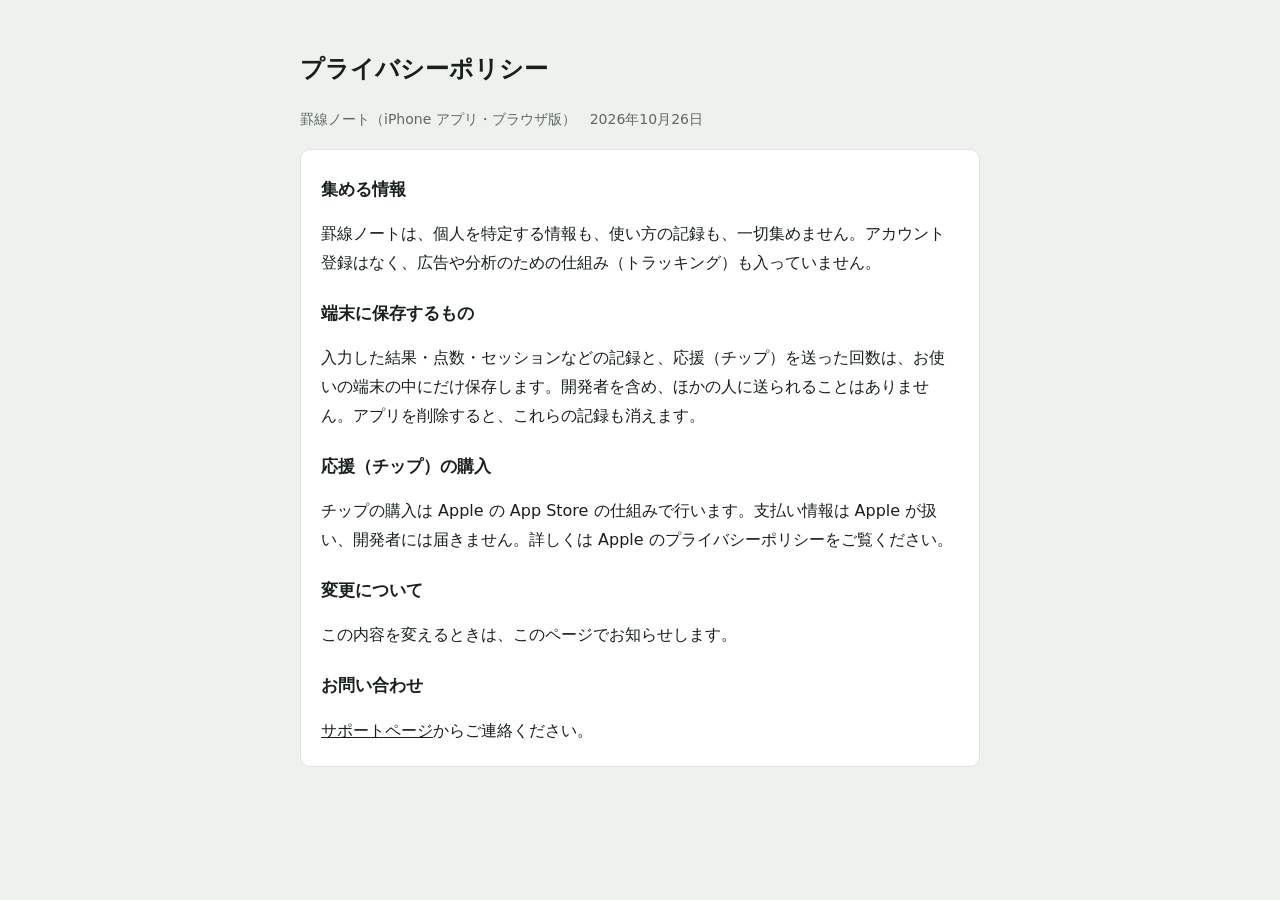
==== docs/privacy.html @ 4d1f0866 "App Store に載せる文章、サポート・プライバシーポリシーのページを足す Co-Authored-By: Claude Opus 5.5 (1M context) <noreply@anthro" ====
<!doctype html>
<html lang="ja">
<head>
<meta charset="utf-8">
<meta name="viewport" content="width=device-width, initial-scale=1">
<title>プライバシーポリシー｜罫線ノート</title>
<style>
:root { --bg: #eef1ee; --fg: #18201c; --muted: #5d6a63; --sheet: #fff; --line: #dfe5e1; }
@media (prefers-color-scheme: dark) { :root { --bg: #111613; --fg: #e8ede9; --muted: #9aa69f; --sheet: #1a201c; --line: #2c3530; } }
body { margin: 0; background: var(--bg); color: var(--fg); font: 16px/1.8 "Hiragino Sans", "Noto Sans JP", system-ui, sans-serif; }
main { max-width: 680px; margin: 0 auto; padding: 32px 16px 64px; }
section { background: var(--sheet); border: 1px solid var(--line); border-radius: 10px; padding: 4px 20px; margin: 16px 0; }
h1 { font-size: 24px; } h2 { font-size: 17px; margin-top: 20px; }
p.muted { color: var(--muted); font-size: 14px; }
a { color: inherit; }
</style>
</head>
<body>
<main>
<h1>プライバシーポリシー</h1>
<p class="muted">罫線ノート（iPhone アプリ・ブラウザ版）　2026年10月26日</p>
<section>
<h2>集める情報</h2>
<p>罫線ノートは、個人を特定する情報も、使い方の記録も、一切集めません。アカウント登録はなく、広告や分析のための仕組み（トラッキング）も入っていません。</p>
<h2>端末に保存するもの</h2>
<p>入力した結果・点数・セッションなどの記録と、応援（チップ）を送った回数は、お使いの端末の中にだけ保存します。開発者を含め、ほかの人に送られることはありません。アプリを削除すると、これらの記録も消えます。</p>
<h2>応援（チップ）の購入</h2>
<p>チップの購入は Apple の App Store の仕組みで行います。支払い情報は Apple が扱い、開発者には届きません。詳しくは Apple のプライバシーポリシーをご覧ください。</p>
<h2>変更について</h2>
<p>この内容を変えるときは、このページでお知らせします。</p>
<h2>お問い合わせ</h2>
<p><a href="support.html">サポートページ</a>からご連絡ください。</p>
</section>
</main>
</body>
</html>
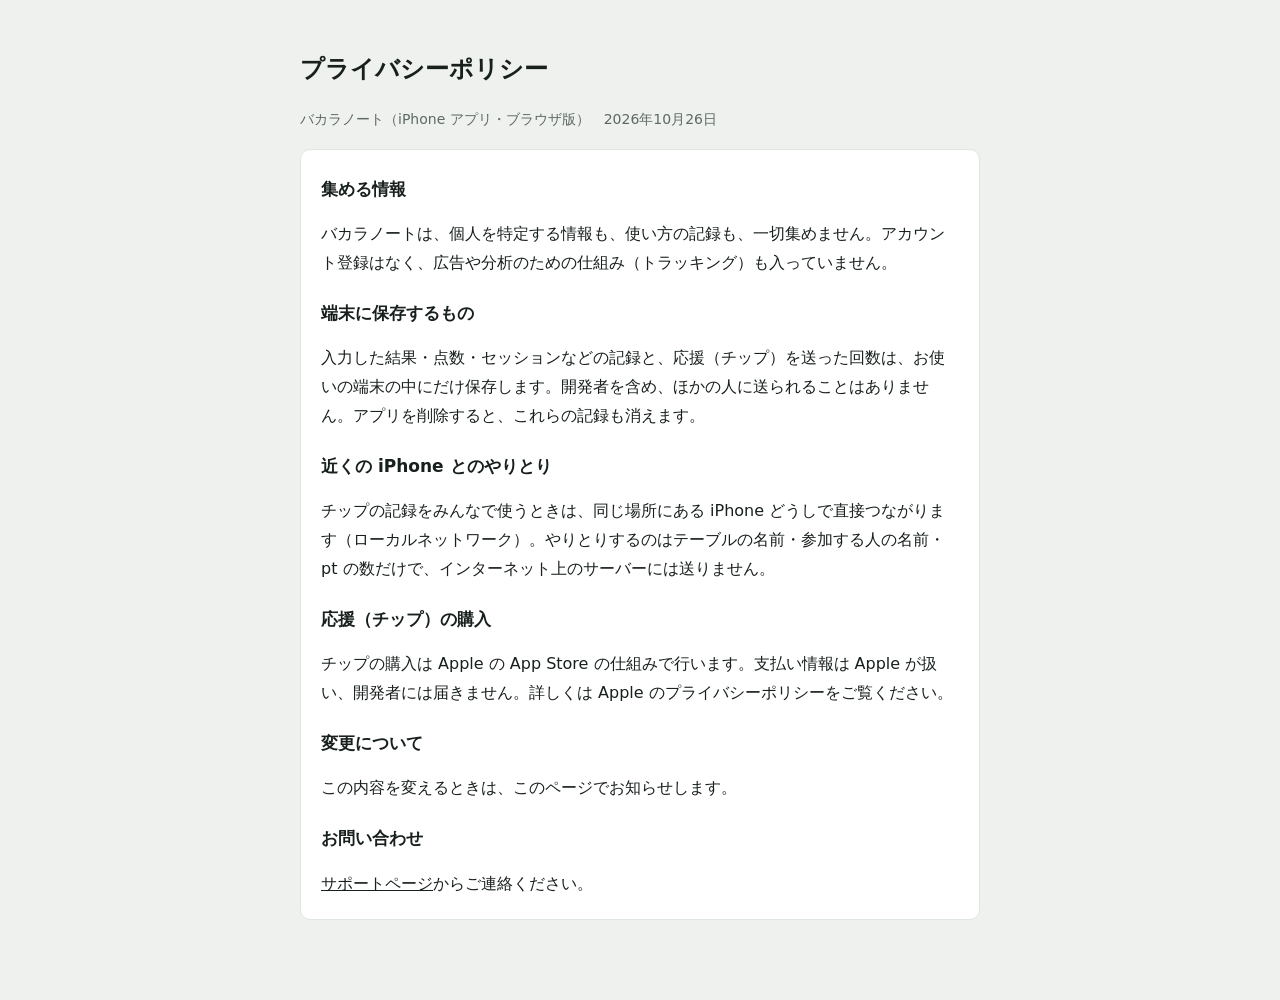
==== commit ddbbb2f4: "アプリ名をバカラノートにし、ストアの文章・審査メモ・サポート／プライバシーのページをチップ込みの 1.0 に合わせる Co-Authored-By: Claude Opus 5.5 (1M conte" ====
--- a/docs/privacy.html
+++ b/docs/privacy.html
@@ -3,7 +3,7 @@
 <head>
 <meta charset="utf-8">
 <meta name="viewport" content="width=device-width, initial-scale=1">
-<title>プライバシーポリシー｜罫線ノート</title>
+<title>プライバシーポリシー｜バカラノート</title>
 <style>
 :root { --bg: #eef1ee; --fg: #18201c; --muted: #5d6a63; --sheet: #fff; --line: #dfe5e1; }
 @media (prefers-color-scheme: dark) { :root { --bg: #111613; --fg: #e8ede9; --muted: #9aa69f; --sheet: #1a201c; --line: #2c3530; } }
@@ -18,12 +18,14 @@
 <body>
 <main>
 <h1>プライバシーポリシー</h1>
-<p class="muted">罫線ノート（iPhone アプリ・ブラウザ版）　2026年10月26日</p>
+<p class="muted">バカラノート（iPhone アプリ・ブラウザ版）　2026年10月26日</p>
 <section>
 <h2>集める情報</h2>
-<p>罫線ノートは、個人を特定する情報も、使い方の記録も、一切集めません。アカウント登録はなく、広告や分析のための仕組み（トラッキング）も入っていません。</p>
+<p>バカラノートは、個人を特定する情報も、使い方の記録も、一切集めません。アカウント登録はなく、広告や分析のための仕組み（トラッキング）も入っていません。</p>
 <h2>端末に保存するもの</h2>
 <p>入力した結果・点数・セッションなどの記録と、応援（チップ）を送った回数は、お使いの端末の中にだけ保存します。開発者を含め、ほかの人に送られることはありません。アプリを削除すると、これらの記録も消えます。</p>
+<h2>近くの iPhone とのやりとり</h2>
+<p>チップの記録をみんなで使うときは、同じ場所にある iPhone どうしで直接つながります（ローカルネットワーク）。やりとりするのはテーブルの名前・参加する人の名前・pt の数だけで、インターネット上のサーバーには送りません。</p>
 <h2>応援（チップ）の購入</h2>
 <p>チップの購入は Apple の App Store の仕組みで行います。支払い情報は Apple が扱い、開発者には届きません。詳しくは Apple のプライバシーポリシーをご覧ください。</p>
 <h2>変更について</h2>
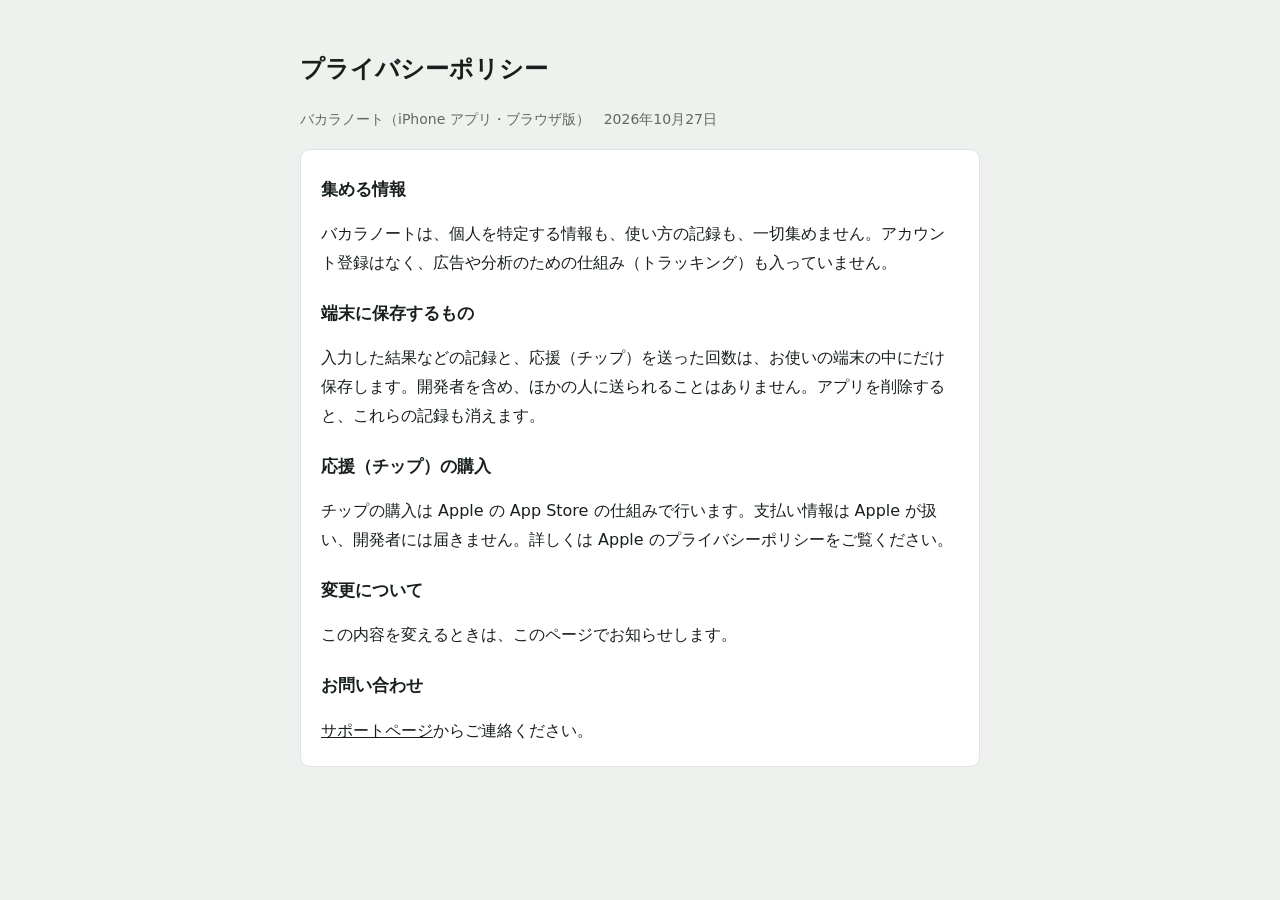
==== commit b384b878: "1.0 は罫線だけで出し直す：テーブル（チップ）機能を隠し、ローカルネットワークの項目を外し、ビルド番号を4にする 疑似ギャンブルを含むアプリは法人の開発者アカウントでしか出せず、1.0 (3) が審" ====
--- a/docs/privacy.html
+++ b/docs/privacy.html
@@ -18,14 +18,12 @@
 <body>
 <main>
 <h1>プライバシーポリシー</h1>
-<p class="muted">バカラノート（iPhone アプリ・ブラウザ版）　2026年10月26日</p>
+<p class="muted">バカラノート（iPhone アプリ・ブラウザ版）　2026年10月27日</p>
 <section>
 <h2>集める情報</h2>
 <p>バカラノートは、個人を特定する情報も、使い方の記録も、一切集めません。アカウント登録はなく、広告や分析のための仕組み（トラッキング）も入っていません。</p>
 <h2>端末に保存するもの</h2>
-<p>入力した結果・点数・セッションなどの記録と、応援（チップ）を送った回数は、お使いの端末の中にだけ保存します。開発者を含め、ほかの人に送られることはありません。アプリを削除すると、これらの記録も消えます。</p>
-<h2>近くの iPhone とのやりとり</h2>
-<p>チップの記録をみんなで使うときは、同じ場所にある iPhone どうしで直接つながります（ローカルネットワーク）。やりとりするのはテーブルの名前・参加する人の名前・pt の数だけで、インターネット上のサーバーには送りません。</p>
+<p>入力した結果などの記録と、応援（チップ）を送った回数は、お使いの端末の中にだけ保存します。開発者を含め、ほかの人に送られることはありません。アプリを削除すると、これらの記録も消えます。</p>
 <h2>応援（チップ）の購入</h2>
 <p>チップの購入は Apple の App Store の仕組みで行います。支払い情報は Apple が扱い、開発者には届きません。詳しくは Apple のプライバシーポリシーをご覧ください。</p>
 <h2>変更について</h2>
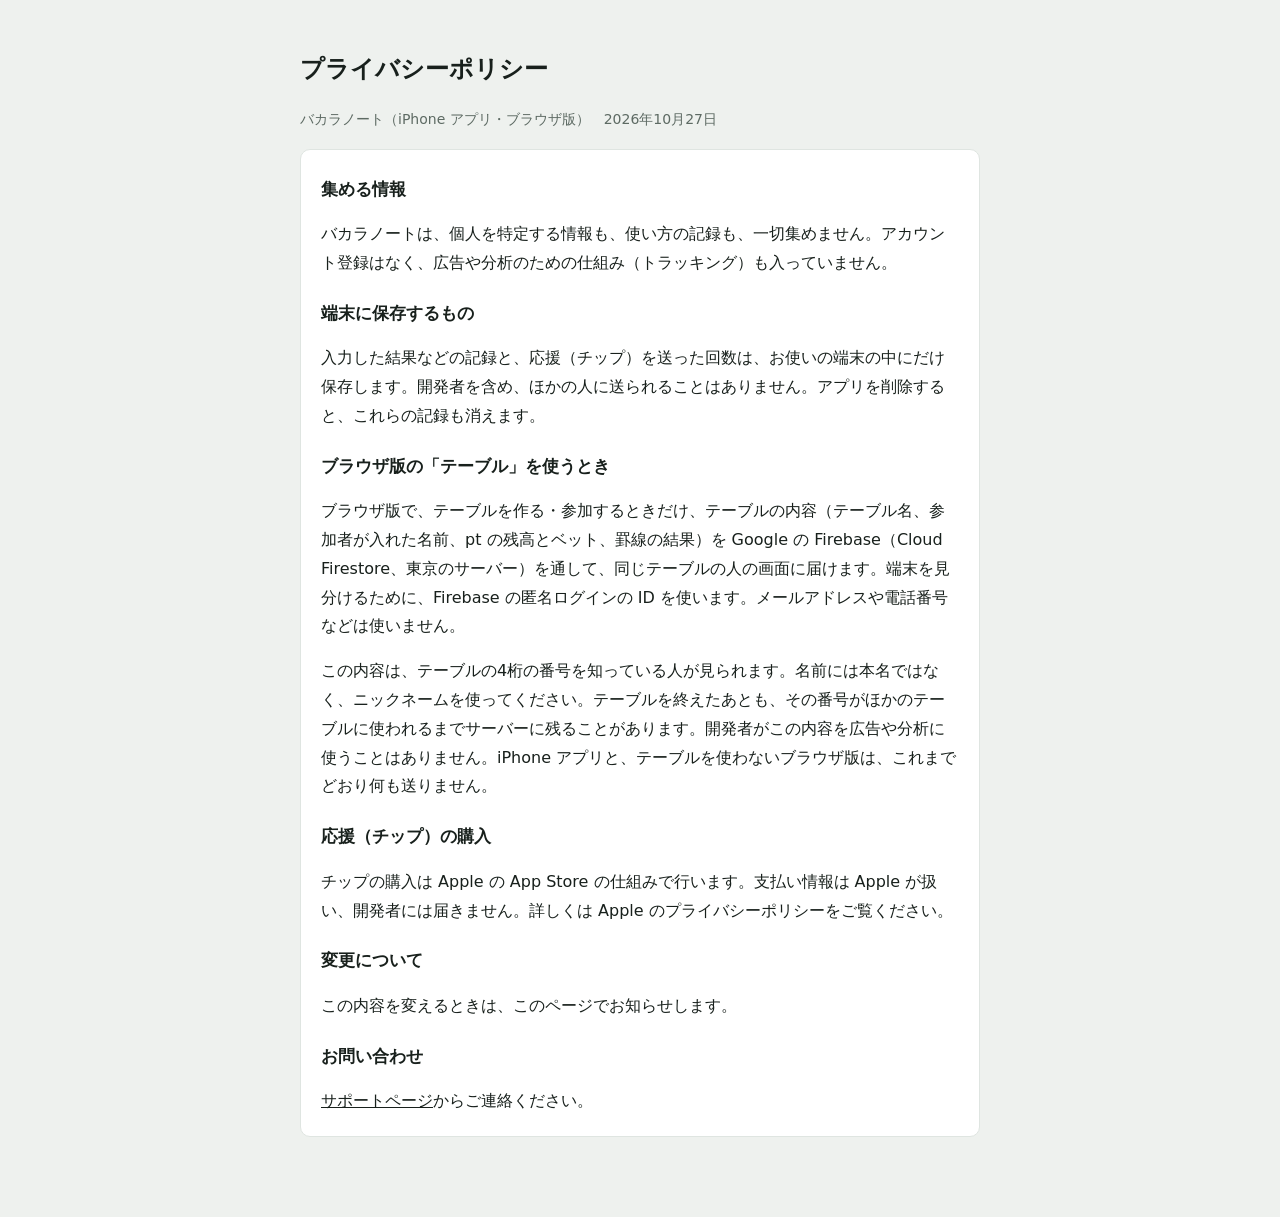
==== commit 057cecf1: "Web 版：テーブル（親・プレイヤー）を作る アプリの ChipTable / ChipBaccarat の計算を JS に移し、親とプレイヤーの画面を作る。 みんなで使うときは Firestore（" ====
--- a/docs/privacy.html
+++ b/docs/privacy.html
@@ -24,6 +24,9 @@
 <p>バカラノートは、個人を特定する情報も、使い方の記録も、一切集めません。アカウント登録はなく、広告や分析のための仕組み（トラッキング）も入っていません。</p>
 <h2>端末に保存するもの</h2>
 <p>入力した結果などの記録と、応援（チップ）を送った回数は、お使いの端末の中にだけ保存します。開発者を含め、ほかの人に送られることはありません。アプリを削除すると、これらの記録も消えます。</p>
+<h2>ブラウザ版の「テーブル」を使うとき</h2>
+<p>ブラウザ版で、テーブルを作る・参加するときだけ、テーブルの内容（テーブル名、参加者が入れた名前、pt の残高とベット、罫線の結果）を Google の Firebase（Cloud Firestore、東京のサーバー）を通して、同じテーブルの人の画面に届けます。端末を見分けるために、Firebase の匿名ログインの ID を使います。メールアドレスや電話番号などは使いません。</p>
+<p>この内容は、テーブルの4桁の番号を知っている人が見られます。名前には本名ではなく、ニックネームを使ってください。テーブルを終えたあとも、その番号がほかのテーブルに使われるまでサーバーに残ることがあります。開発者がこの内容を広告や分析に使うことはありません。iPhone アプリと、テーブルを使わないブラウザ版は、これまでどおり何も送りません。</p>
 <h2>応援（チップ）の購入</h2>
 <p>チップの購入は Apple の App Store の仕組みで行います。支払い情報は Apple が扱い、開発者には届きません。詳しくは Apple のプライバシーポリシーをご覧ください。</p>
 <h2>変更について</h2>
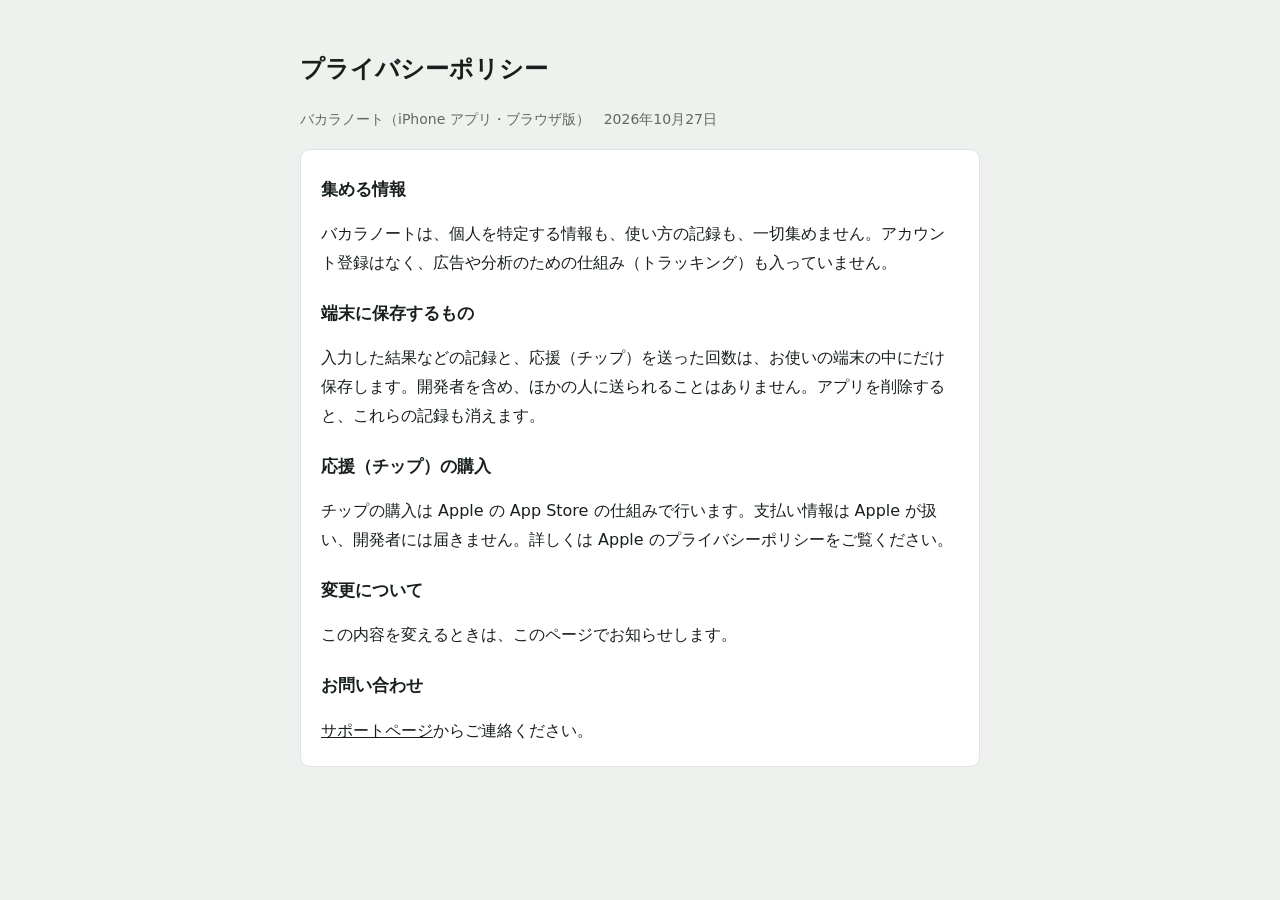
==== commit cbe0c961: "Web 版のテーブルの説明をアプリのプライバシーポリシーから分ける Co-Authored-By: Claude Opus 5.5 <noreply@anthropic.com> Claude-Ses" ====
--- a/docs/privacy.html
+++ b/docs/privacy.html
@@ -24,9 +24,6 @@
 <p>バカラノートは、個人を特定する情報も、使い方の記録も、一切集めません。アカウント登録はなく、広告や分析のための仕組み（トラッキング）も入っていません。</p>
 <h2>端末に保存するもの</h2>
 <p>入力した結果などの記録と、応援（チップ）を送った回数は、お使いの端末の中にだけ保存します。開発者を含め、ほかの人に送られることはありません。アプリを削除すると、これらの記録も消えます。</p>
-<h2>ブラウザ版の「テーブル」を使うとき</h2>
-<p>ブラウザ版で、テーブルを作る・参加するときだけ、テーブルの内容（テーブル名、参加者が入れた名前、pt の残高とベット、罫線の結果）を Google の Firebase（Cloud Firestore、東京のサーバー）を通して、同じテーブルの人の画面に届けます。端末を見分けるために、Firebase の匿名ログインの ID を使います。メールアドレスや電話番号などは使いません。</p>
-<p>この内容は、テーブルの4桁の番号を知っている人が見られます。名前には本名ではなく、ニックネームを使ってください。テーブルを終えたあとも、その番号がほかのテーブルに使われるまでサーバーに残ることがあります。開発者がこの内容を広告や分析に使うことはありません。iPhone アプリと、テーブルを使わないブラウザ版は、これまでどおり何も送りません。</p>
 <h2>応援（チップ）の購入</h2>
 <p>チップの購入は Apple の App Store の仕組みで行います。支払い情報は Apple が扱い、開発者には届きません。詳しくは Apple のプライバシーポリシーをご覧ください。</p>
 <h2>変更について</h2>
